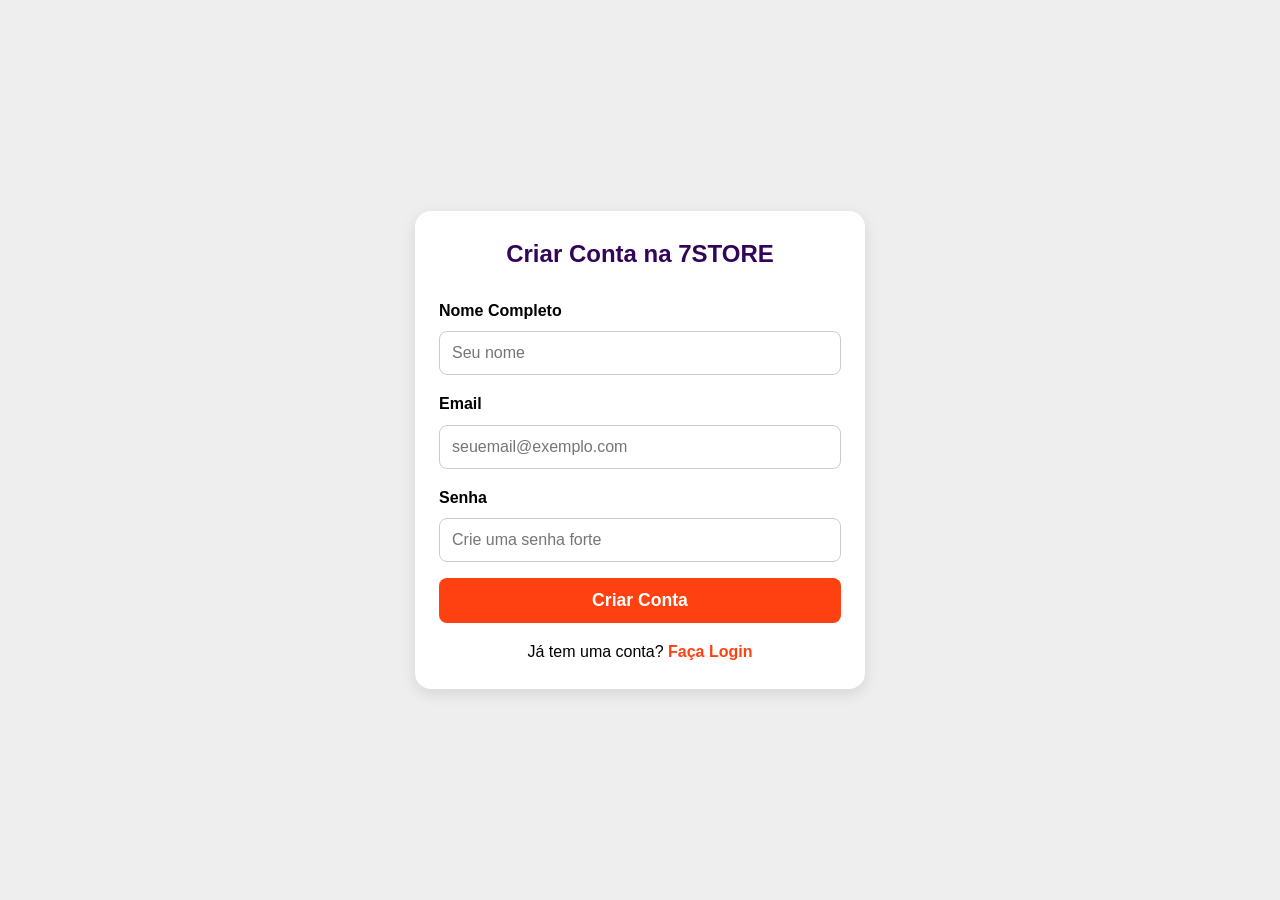
==== cadastro.html @ 92bcc4da "Alteração na pasta" ====
<!DOCTYPE html>
<html lang="pt-br">

<head>
    <meta charset="UTF-8">
    <meta name="viewport" content="width=device-width, initial-scale=1.0">
    <link rel="stylesheet" href="style.css">
    <title>Cadastro - 7STORE</title>
</head>

<body class="auth-page-body">

    <div class="auth-container">
        <h2>Criar Conta na 7STORE</h2>
        <form>
            <div class="form-group">
                <label for="register-name">Nome Completo</label>
                <input type="text" id="register-name" placeholder="Seu nome" required>
            </div>
            <div class="form-group">
                <label for="register-email">Email</label>
                <input type="email" id="register-email" placeholder="seuemail@exemplo.com" required>
            </div>
            <div class="form-group">
                <label for="register-password">Senha</label>
                <input type="password" id="register-password" placeholder="Crie uma senha forte" required>
            </div>
            <button type="submit" class="form-btn">Criar Conta</button>
            <p class="form-switch-text">
                Já tem uma conta? <a href="login.html">Faça Login</a>
            </p>
        </form>
    </div>

</body>

</html>
---- style.css ----
* {
    margin: 0;
    /* criar espaço ao redor de um elemento HTML, especificamente fora da sua borda. É usada para afastar um elemento de outros elementos ou do conteúdo ao seu redor. */
    padding: 0;
    /*  entre o seu conteúdo e sua borda. É uma forma de controlar o espaço vazio ao redor do conteúdo de um elemento, sem afetar a sua área externa */
    box-sizing: border-box;
    /*alterar a forma como o navegador calcula as dimensões de um elemento  */
}

:root {


    --primary-color: #FF4111;
    --secondary-color: #320559;
    --accent-color: #000000;
    --text-color: #000000;
    --light-gray: #eeeeee;
    --border-color: #FFFFF0;
    --withe-color: #ffffff;
    --hover-btn: rgba(255, 255, 255, 0.12);

}

body {
    font-family: 'Segoe UI', Tahoma, Geneva, Verdana, sans-serif;
    color: var(--text-color);
    background-color: var(--light-gray);
    line-height: 1.6;
}

/* Encontre esta regra no seu CSS */
header {
    background-color: var(--withe-color);
    padding: 1rem 2rem;
    display: flex;
    align-items: center;
    justify-content: space-between;

    /* --- REGRAS PARA FIXAR NO TOPO --- */
    position: fixed;
    /* Fixa o header na tela */
    top: 0;
    /* Cola no topo da página */
    left: 0;
    /* Cola na esquerda da página */
    width: 100%;
    /* Faz ocupar a largura inteira */
    z-index: 1000;
    /* Garante que ele fique na frente de outros elementos */
    box-shadow: 0 2px 5px rgba(0, 0, 0, 0.1);
    /* Opcional: Adiciona uma sombra sutil */
}

.logo {
    display: flex;
    align-items: center;
    gap: 1rem;
    cursor: pointer;
}

.logo i {
    font-size: 25px;
    color: var(--primary-color);
}

.logo h1 {
    font-size: 2rem;
    color: var(--primary-color);
    font-weight: bold;
}

/* Encontre esta regra no seu CSS */
.search-container {
    width: 100%;
    max-width: 500px;
    margin: 0;
    /* Altere de '0 2rem' para '0' */
    display: flex;
    align-items: center;
    background-color: var(--light-gray);
    border-radius: 1.5rem;
    padding: 0.5rem 1rem;
}

.search-container input {
    width: 100%;
    border: none;
    background: none;
    outline: none;
    padding: 0.5rem;
    font-size: 1rem;
}


.search-container i {
    color: var(--primary-color);
}

.categories-container {
    background-color: var(--secondary-color);
    display: flex;
    justify-content: center;
    margin-top: 90px;
    /* Adicionado para empurrar o conteúdo para baixo */
}

/* Estilo para a nova área de login/cadastro */
/* Container para os links de texto "Entrar" e "ou Cadastrar" */
.auth-links {
    display: flex;
    flex-direction: column;
    /* ESSA É A PROPRIEDADE CHAVE: empilha os itens verticalmente */
    line-height: 1.2;
    /* Controla a distância entre as linhas */
}

/* Remove o estilo genérico do link antigo, se necessário */
.user-actions a {
    text-decoration: none;
    font-weight: normal;
}

/* Link principal "Entrar" */
.main-link {
    color: var(--primary-color);
    font-weight: 600;
    /* Deixa em negrito */
    font-size: 1rem;
    /* Tamanho padrão */
    text-decoration: none;
}

.main-link:hover {
    color: #ff411191;
}

/* Link secundário "ou Cadastrar" */
.sub-link {
    color: var(--primary-color);
    /* Um cinza para dar menos destaque */
    font-size: 0.8rem;
    /* Um pouco menor, como solicitado */
    text-decoration: none;
}

.sub-link:hover {
    color: #ff411191;
}

/* --- INÍCIO: ESTILIZAÇÃO COMPLETA E CORRIGIDA DO MENU DE CATEGORIAS --- */

.categories-bar {
    display: flex;
    justify-content: center;
    align-items: center;
    padding: 0.5rem 2rem;
    gap: 1rem;
    /* Restaura o espaçamento entre os botões */
    width: 100%;
    max-width: 1200px;
}

/* 1. ESTILO PADRÃO PARA TODOS OS BOTÕES */
.category-btn {
    display: flex;
    align-items: center;
    border: 1px solid var(--withe-color);
    /* Adiciona uma borda branca sutil */
    color: var(--withe-color);
    border-radius: 1.5rem;
    padding: 0.75rem 1.5rem;
    cursor: pointer;
    background: none;
    /* Mantém transparente por padrão */
    transition: all 0.3s ease-in-out;
    /* Animação suave para tudo */
}

/* 2. EFEITO AO PASSAR O MOUSE (HOVER) */
.category-btn:hover {
    background-color: var(--hover-btn);
    /* Fundo levemente branco ao passar o mouse */
}

/* 3. ESTILO DO BOTÃO ATIVO (SELECIONADO) */
.category-btn.active {
    background-color: var(--primary-color);
    /* Cor de fundo laranja */
    border-color: var(--primary-color);
    /* Borda da mesma cor */
}

/* 4. ÍCONE ESCONDIDO POR PADRÃO */
.category-btn i {
    font-size: 1.2rem;
    width: 0;
    opacity: 0;
    overflow: hidden;
    transition: all 0.3s ease-in-out;
}

/* 5. MOSTRAR ÍCONE AO PASSAR O MOUSE */
.category-btn:hover i {
    width: 1.5rem;
    opacity: 1;
    margin-right: 0.5rem;
    /* Cria espaço entre o ícone e o texto */
}

/* 6. REGRA ESPECIAL: MOSTRAR O ÍCONE DO BOTÃO ATIVO SEMPRE */
.category-btn.active i {
    width: 1.5rem;
    opacity: 1;
    margin-right: 0.5rem;
}

/* --- FIM DA ESTILIZAÇÃO DO MENU --- */

.hero-section {
    background: #FF4111;
    background: radial-gradient(circle, rgba(255, 65, 17, 1) 0%, rgba(50, 5, 89, 1) 65%);
    color: var(--withe-color);
    text-align: center;
    padding: 3rem 2rem;
}

.hero-section h2 {
    font-size: 2.5rem;
    margin-bottom: 0.5rem;
}

.hero-section p {
    font-size: 1.2rem;
}

/* margin-botton - embaixo
    margin-top - cima
    margin-right - direita
    margin-left - esquerda
*/

footer {
    background-color: var(--secondary-color);
    color: var(--withe-color);
    text-align: center;
    padding: 2rem;
}

.products {
    width: 100%;
    max-width: 1200px;
    padding: 2rem;
    margin: 0 auto;

}


.products-container {
    display: grid;
    grid-template-columns: repeat(auto-fill, minmax(280px, 1fr));
    gap: 2rem;
}

.product-card {
    background-color: var(--withe-color);
    border-radius: 1rem;
    overflow: hidden;
    cursor: pointer;
    transition: 0.5s;
    box-shadow: rgba(5, 5, 5, 0.596) 0px 14px 28px, rgba(0, 0, 0, 0.22) 0px 10px 10px;
}

.product-card:hover {
    transform: translateY(-1rem);
    box-shadow: rgba(50, 50, 93, 0.25) 0px 30px 60px -12px inset, rgba(0, 0, 0, 0.3) 0px 18px 36px -18px inset;
}

.product-img {
    width: 100%;
    height: 250px;
    object-fit: cover;

}

.product-info {
    padding: 1.5rem;
}

.product-name {
    font-size: 1.2rem;
    font-weight: bold;
    margin-bottom: 0.5rem;
    color: var(--text-color)
}

.product-description {
    font-size: 0.9rem;
    margin-bottom: 1rem;
}



.product-price {
    font-size: 1.5rem;
    margin-bottom: 1rem;
    color: var(--primary-color);
    font-weight: bold;
}

.product-button {
    width: 100%;
    background-color: var(--accent-color);
    color: var(--withe-color);
    border: none;
    padding: 0.7rem;
    font-size: 1rem;
    font-weight: 600;
    border-radius: 0.3rem;
    cursor: pointer;
    transition: 0.3s;
}

.product-button:hover {
    background-color: #ff0000e4;
}


/* Container que alinha o ícone e os links de login */
.login-container {
    display: flex;
    /* ATIVA O ALINHAMENTO FLEXÍVEL */
    align-items: center;
    /* Centraliza o ícone verticalmente com o texto */
    gap: 0.75rem;
    /* Cria um espaço entre o ícone e os links */
}

/* Estilo para o ícone de usuário (você já tem este) */
.login-container i {
    color: var(--primary-color);
    font-size: 1.5rem;
}

/* --- ESTILOS ATUALIZADOS PARA O EFEITO SINCRONIZADO --- */

/* 1. A transição suave agora é no wrapper e no container de produtos */
.sticky-section-wrapper,
.products {
    transition: all 0.3s ease-in-out;
}

/* 2. O novo wrapper é quem fica fixo quando a classe '.scrolled' é aplicada */
.sticky-section-wrapper.scrolled {
    position: fixed;
    top: 80px;
    /* Posição abaixo do header principal */
    left: 0;
    width: 100%;
    z-index: 999;
}

/* 3. A classe .hidden desliza o wrapper inteiro para fora da tela */
.sticky-section-wrapper.scrolled.hidden {
    transform: translateY(-100%);
}

/* 4. A NOVA correção do "salto" do conteúdo */
/* Agora o elemento que vem depois do wrapper é o .products. 
   A altura combinada da barra e do hero é de aprox. 250px. */
.sticky-section-wrapper.scrolled:not(.hidden)+.products {
    padding-top: 250px;
    /* Ajuste este valor se a altura dos elementos mudar */
}



/* Estilo dos campos do formulário */
.form-group {
    margin-bottom: 1rem;
}

.form-group label {
    display: block;
    margin-bottom: 0.5rem;
    font-weight: 600;
}

.form-group input {
    width: 100%;
    padding: 0.75rem;
    border: 1px solid #ccc;
    border-radius: 0.5rem;
    font-size: 1rem;
}

/* Botão principal do formulário */
.form-btn {
    width: 100%;
    padding: 0.75rem;
    border: none;
    border-radius: 0.5rem;
    background-color: var(--primary-color);
    color: var(--withe-color);
    font-size: 1.1rem;
    font-weight: bold;
    cursor: pointer;
    transition: background-color 0.3s;
}

.form-btn:hover {
    background-color: #e6390f;
}

/* Texto para alternar entre login e cadastro */
.form-switch-text {
    text-align: center;
    margin-top: 1rem;
}

.form-switch-text a {
    color: var(--primary-color);
    font-weight: bold;
    text-decoration: none;
}

/* --- FIM DOS ESTILOS DO MODAL --- */

/* --- INÍCIO: ESTILOS PARA PÁGINA DE CADASTRO/LOGIN --- */

/* Estilo para o corpo (body) da página de autenticação */
.auth-page-body {
    display: flex;
    justify-content: center;
    align-items: center;
    min-height: 100vh; /* Ocupa a altura inteira da tela */
    background-color: var(--light-gray);
}

/* Container branco do formulário */
.auth-container {
    background-color: var(--withe-color);
    padding: 2.5rem;
    border-radius: 1rem;
    box-shadow: 0 5px 15px rgba(0, 0, 0, 0.1);
    width: 100%;
    max-width: 450px;
}

.auth-container h2 {
    text-align: center;
    margin-bottom: 1.5rem;
    color: var(--secondary-color);
}

/* O resto do estilo do formulário (form-group, form-btn, etc.)
   já deve ser aproveitado do CSS do modal que você já tem! */

/* --- FIM DOS ESTILOS --- */

/* --- INÍCIO: ESTILOS DO CARRINHO DE COMPRAS --- */

/* Estilo para o ícone do carrinho no header */
.cart-icon {
    position: relative;
    cursor: pointer;
    margin-left: 1.5rem;
}

.cart-icon i {
    font-size: 1.5rem;
    color: var(--primary-color);
}

/* Contador de itens no carrinho */
.cart-item-count {
    position: absolute;
    top: -8px;
    right: -10px;
    background-color: var(--secondary-color);
    color: var(--withe-color);
    border-radius: 50%;
    padding: 0.1rem 0.4rem;
    font-size: 0.75rem;
    font-weight: bold;
}

/* Fundo escurecido */
.overlay {
    position: fixed;
    top: 0;
    left: 0;
    width: 100%;
    height: 100%;
    background-color: rgba(0, 0, 0, 0.5);
    z-index: 1999;
    opacity: 0;
    visibility: hidden;
    transition: opacity 0.3s ease, visibility 0.3s ease;
}

.overlay.active {
    opacity: 1;
    visibility: visible;
}

/* Container principal do carrinho lateral */
.side-cart {
    position: fixed;
    top: 0;
    right: -100%; /* Começa fora da tela */
    width: 100%;
    max-width: 400px;
    height: 100%;
    background-color: var(--withe-color);
    box-shadow: -5px 0 15px rgba(0, 0, 0, 0.2);
    z-index: 2000;
    transition: right 0.4s ease-in-out;
    display: flex;
    flex-direction: column;
}

.side-cart.open {
    right: 0; /* Entra na tela */
}

/* Cabeçalho do carrinho */
.cart-header {
    display: flex;
    justify-content: space-between;
    align-items: center;
    padding: 1rem 1.5rem;
    border-bottom: 1px solid var(--light-gray);
}

.cart-header h3 {
    color: var(--secondary-color);
}

.close-cart-btn {
    background: none;
    border: none;
    font-size: 2rem;
    cursor: pointer;
    color: #888;
}

/* Container dos itens */
.cart-items-container {
    flex-grow: 1;
    overflow-y: auto;
    padding: 1rem;
}

/* Rodapé do carrinho */
.cart-footer {
    padding: 1.5rem;
    border-top: 1px solid var(--light-gray);
}

.cart-footer p {
    font-size: 1.2rem;
    font-weight: bold;
    margin-bottom: 1rem;
    display: flex;
    justify-content: space-between;
}

.checkout-btn {
    width: 100%;
    padding: 0.75rem;
    border: none;
    border-radius: 0.5rem;
    background-color: var(--primary-color);
    color: var(--withe-color);
    font-size: 1.1rem;
    font-weight: bold;
    cursor: pointer;
    transition: background-color 0.3s;
}

.checkout-btn:hover {
    background-color: #e6390f;
}

/* --- FIM: ESTILOS DO CARRINHO DE COMPRAS --- */

/* --- INÍCIO: AJUSTES DE ALINHAMENTO DO CABEÇALHO --- */

/* Novo container para agrupar login e carrinho */
.user-actions {
    display: flex;       /* Alinha os itens na horizontal */
    align-items: center; /* Centraliza verticalmente */
    gap: 1.5rem;         /* Cria um espaço entre o login e o carrinho */
}

/* Ajuste no container de login para remover margem desnecessária */
.login-container {
    gap: 0.5rem; /* Reduz o espaço entre o ícone de usuário e o texto */
}

/* Ajuste no ícone do carrinho para remover a margem que o afastava */
.cart-icon {
    margin-left: 0; /* Remove a margem esquerda anterior */
}

/* --- FIM: AJUSTES DE ALINHAMENTO DO CABEÇALHO --- */

@media screen {
        /* Estilos responsivos para dispositivos menores */
        .auth-container {
            padding: 1.5rem;
        }

        .cart-icon i {
            font-size: 1.25rem;
        }

        .cart-footer p {
            font-size: 1rem;
        }

        .checkout-btn {
            font-size: 1rem;
        }
}
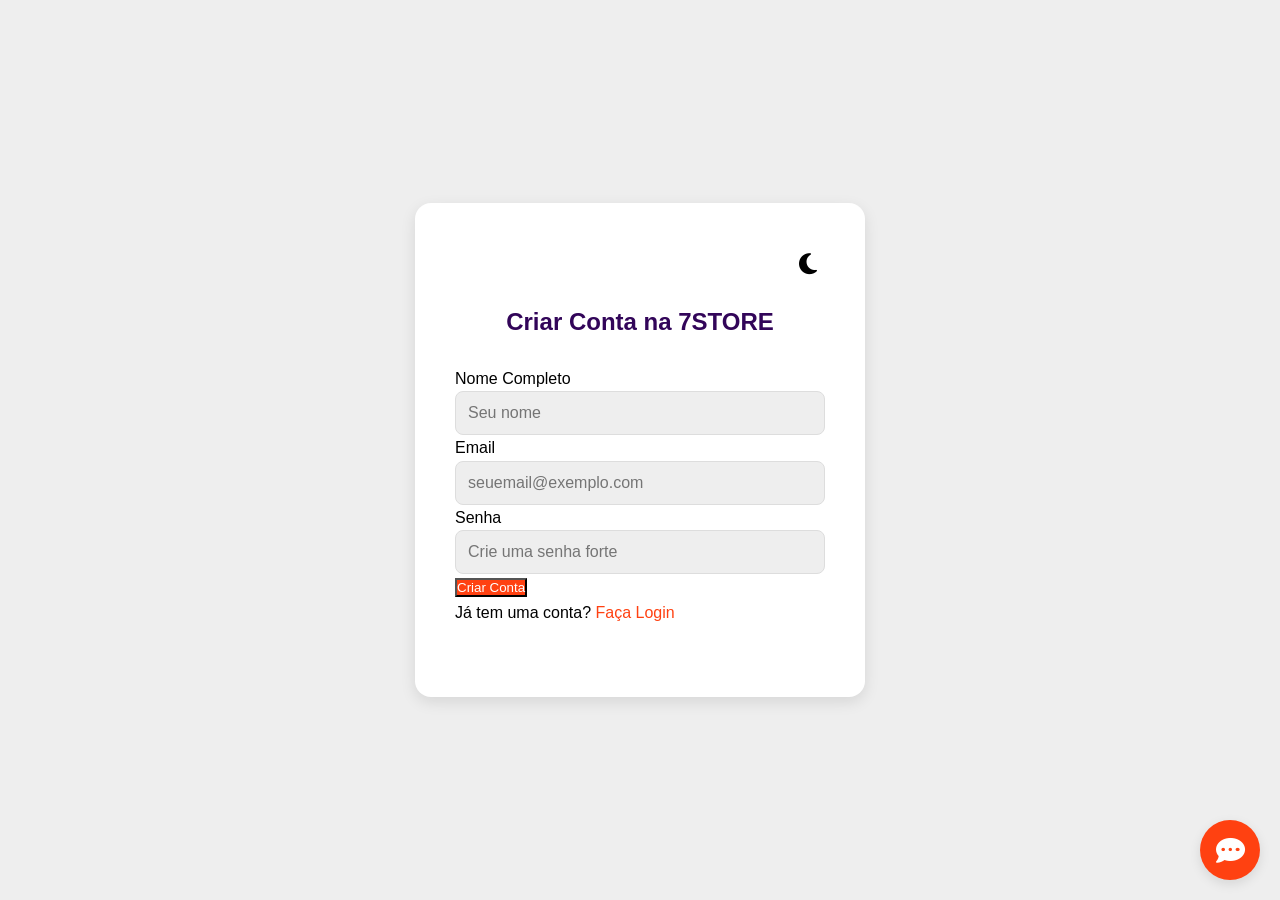
==== commit 7a11703f: "E-commerce cloud (Supabase+Vercel): admin, checkout RPC, RLS, SEO" ====
--- a/cadastro.html
+++ b/cadastro.html
@@ -5,25 +5,42 @@
     <meta charset="UTF-8">
     <meta name="viewport" content="width=device-width, initial-scale=1.0">
     <link rel="stylesheet" href="style.css">
+    <link rel="stylesheet" href="https://cdnjs.cloudflare.com/ajax/libs/font-awesome/6.4.2/css/all.min.css">
+    
+    <meta name="description" content="Crie sua conta na 7STORE e comece a comprar eletrônicos com as melhores ofertas.">
+    <meta property="og:title" content="Cadastro - 7STORE">
+    <meta property="og:description" content="Crie sua conta e garanta acesso às ofertas exclusivas.">
+    <meta property="og:type" content="website">
+
+    <meta name="twitter:card" content="summary_large_image">
     <title>Cadastro - 7STORE</title>
 </head>
 
 <body class="auth-page-body">
 
     <div class="auth-container">
+        <div style="text-align: right; margin-bottom: 1rem;">
+             <button id="toggleTheme" class="btn-theme-toggle" aria-label="Alternar Tema Claro/Escuro">
+                <i class="fa-solid fa-moon"></i>
+            </button>
+        </div>
+        
         <h2>Criar Conta na 7STORE</h2>
         <form>
             <div class="form-group">
                 <label for="register-name">Nome Completo</label>
-                <input type="text" id="register-name" placeholder="Seu nome" required>
+                <input type="text" id="register-name" placeholder="Seu nome" required maxlength="100">
             </div>
             <div class="form-group">
                 <label for="register-email">Email</label>
-                <input type="email" id="register-email" placeholder="seuemail@exemplo.com" required>
+                <input type="email" id="register-email" placeholder="seuemail@exemplo.com" required maxlength="255">
             </div>
             <div class="form-group">
                 <label for="register-password">Senha</label>
-                <input type="password" id="register-password" placeholder="Crie uma senha forte" required>
+                <input type="password" id="register-password" placeholder="Crie uma senha forte" required 
+                       pattern="(?=.*\d)(?=.*[a-z])(?=.*[A-Z]).{8,}" 
+                       title="Deve conter pelo menos um número, uma letra maiúscula e uma minúscula, e pelo menos 8 caracteres."
+                       maxlength="50">
             </div>
             <button type="submit" class="form-btn">Criar Conta</button>
             <p class="form-switch-text">
@@ -31,7 +48,16 @@
             </p>
         </form>
     </div>
+    
+    <button class="chatbot-float-btn" id="chatbotToggle" aria-label="Abrir Chatbot de Suporte">
+        <i class="fa-solid fa-comment-dots"></i>
+    </button>
 
+    <script src="data-store.js"></script>
+    <script src="/api/supabase-config"></script>
+    <script src="supabase-config.js"></script>
+    <script src="cloud-sync.js"></script>
+    <script src="scripts.js"></script>
 </body>
 
-</html>+</html>
--- a/style.css
+++ b/style.css
@@ -1,54 +1,75 @@
+/* style.css - CÓDIGO COMPLETO E FINAL (Com Transições Suaves, Filtro de Ordenação e Histórico de Busca) */
+
 * {
     margin: 0;
-    /* criar espaço ao redor de um elemento HTML, especificamente fora da sua borda. É usada para afastar um elemento de outros elementos ou do conteúdo ao seu redor. */
     padding: 0;
-    /*  entre o seu conteúdo e sua borda. É uma forma de controlar o espaço vazio ao redor do conteúdo de um elemento, sem afetar a sua área externa */
     box-sizing: border-box;
-    /*alterar a forma como o navegador calcula as dimensões de um elemento  */
-}
-
+}
+
+/* ------------------- VARIÁVEIS DE COR (TOKENS) - TEMA CLARO ------------------- */
 :root {
-
-
-    --primary-color: #FF4111;
-    --secondary-color: #320559;
-    --accent-color: #000000;
-    --text-color: #000000;
-    --light-gray: #eeeeee;
-    --border-color: #FFFFF0;
-    --withe-color: #ffffff;
-    --hover-btn: rgba(255, 255, 255, 0.12);
-
-}
-
+    --primary-color: #FF4111; /* Laranja/Vermelho */
+    --secondary-color: #320559; /* Roxo Escuro */
+    
+    /* Variáveis do Tema Claro */
+    --bg-color: #eeeeee; /* Cor de fundo principal */
+    --surface-color: #ffffff; /* Cor de superfícies (cards, header, sidebar) */
+    --text-primary-color: #000000;
+    --text-secondary-color: #666; /* Cor para descrição/muted */
+    --border-color: #dddddd;
+    --shadow-color: rgba(0, 0, 0, 0.1);
+    --withe-color: #ffffff; 
+}
+
+/* ------------------- VARIÁVEIS DE COR (TOKENS) - TEMA ESCURO ------------------- */
+body.dark {
+    --bg-color: #121212;
+    --surface-color: #1e1e1e;
+    --text-primary-color: #f1f1f1;
+    --text-secondary-color: #aaa;
+    --border-color: #333333;
+    --shadow-color: rgba(0, 0, 0, 0.5); 
+}
+
+/* ------------------- REGRAS BÁSICAS (APLICAM VARIÁVEIS) ------------------- */
 body {
     font-family: 'Segoe UI', Tahoma, Geneva, Verdana, sans-serif;
-    color: var(--text-color);
-    background-color: var(--light-gray);
+    color: var(--text-primary-color);
+    background-color: var(--bg-color);
     line-height: 1.6;
-}
-
-/* Encontre esta regra no seu CSS */
+    /* TRANSITION SUAVE */
+    transition: background-color 0.5s ease, color 0.5s ease; 
+}
+
+/* NOVO: Desabilita animações para quem prefere menos movimento (Acessibilidade) */
+@media (prefers-reduced-motion) {
+    * {
+        transition: none !important;
+        animation: none !important;
+    }
+}
+
+a {
+    color: var(--primary-color);
+    text-decoration: none;
+}
+
+/* ---------------------------------- CABEÇALHO ---------------------------------- */
+
 header {
-    background-color: var(--withe-color);
+    background-color: var(--surface-color);
     padding: 1rem 2rem;
     display: flex;
     align-items: center;
     justify-content: space-between;
-
-    /* --- REGRAS PARA FIXAR NO TOPO --- */
     position: fixed;
-    /* Fixa o header na tela */
     top: 0;
-    /* Cola no topo da página */
     left: 0;
-    /* Cola na esquerda da página */
-    width: 100%;
-    /* Faz ocupar a largura inteira */
+    width: 100%;
     z-index: 1000;
-    /* Garante que ele fique na frente de outros elementos */
-    box-shadow: 0 2px 5px rgba(0, 0, 0, 0.1);
-    /* Opcional: Adiciona uma sombra sutil */
+    box-shadow: 0 2px 5px var(--shadow-color);
+    /* TRANSITION SUAVE */
+    transition: all 0.5s ease;
 }
 
 .logo {
@@ -56,6 +77,7 @@
     align-items: center;
     gap: 1rem;
     cursor: pointer;
+    text-decoration: none;
 }
 
 .logo i {
@@ -63,23 +85,30 @@
     color: var(--primary-color);
 }
 
-.logo h1 {
+.logo h2 {
     font-size: 2rem;
     color: var(--primary-color);
     font-weight: bold;
 }
 
-/* Encontre esta regra no seu CSS */
+.logo:visited,
+.logo:active {
+    color: inherit;
+}
+
+/* MODIFICADO: Search container agora é relative para posicionar o dropdown */
 .search-container {
     width: 100%;
     max-width: 500px;
     margin: 0;
-    /* Altere de '0 2rem' para '0' */
-    display: flex;
-    align-items: center;
-    background-color: var(--light-gray);
+    display: flex;
+    align-items: center;
+    background-color: var(--bg-color);
     border-radius: 1.5rem;
     padding: 0.5rem 1rem;
+    position: relative; /* ESSENCIAL para o histórico */
+    /* TRANSITION SUAVE */
+    transition: all 0.5s ease;
 }
 
 .search-container input {
@@ -89,381 +118,102 @@
     outline: none;
     padding: 0.5rem;
     font-size: 1rem;
-}
-
+    color: var(--text-primary-color);
+    /* TRANSITION SUAVE para o texto do input */
+    transition: color 0.5s ease;
+}
 
 .search-container i {
-    color: var(--primary-color);
-}
-
-.categories-container {
-    background-color: var(--secondary-color);
-    display: flex;
-    justify-content: center;
-    margin-top: 90px;
-    /* Adicionado para empurrar o conteúdo para baixo */
-}
-
-/* Estilo para a nova área de login/cadastro */
-/* Container para os links de texto "Entrar" e "ou Cadastrar" */
-.auth-links {
-    display: flex;
-    flex-direction: column;
-    /* ESSA É A PROPRIEDADE CHAVE: empilha os itens verticalmente */
-    line-height: 1.2;
-    /* Controla a distância entre as linhas */
-}
-
-/* Remove o estilo genérico do link antigo, se necessário */
-.user-actions a {
-    text-decoration: none;
-    font-weight: normal;
-}
-
-/* Link principal "Entrar" */
-.main-link {
-    color: var(--primary-color);
-    font-weight: 600;
-    /* Deixa em negrito */
-    font-size: 1rem;
-    /* Tamanho padrão */
-    text-decoration: none;
-}
-
-.main-link:hover {
-    color: #ff411191;
-}
-
-/* Link secundário "ou Cadastrar" */
-.sub-link {
-    color: var(--primary-color);
-    /* Um cinza para dar menos destaque */
-    font-size: 0.8rem;
-    /* Um pouco menor, como solicitado */
-    text-decoration: none;
-}
-
-.sub-link:hover {
-    color: #ff411191;
-}
-
-/* --- INÍCIO: ESTILIZAÇÃO COMPLETA E CORRIGIDA DO MENU DE CATEGORIAS --- */
-
-.categories-bar {
-    display: flex;
-    justify-content: center;
-    align-items: center;
-    padding: 0.5rem 2rem;
-    gap: 1rem;
-    /* Restaura o espaçamento entre os botões */
-    width: 100%;
-    max-width: 1200px;
-}
-
-/* 1. ESTILO PADRÃO PARA TODOS OS BOTÕES */
-.category-btn {
-    display: flex;
-    align-items: center;
-    border: 1px solid var(--withe-color);
-    /* Adiciona uma borda branca sutil */
-    color: var(--withe-color);
-    border-radius: 1.5rem;
-    padding: 0.75rem 1.5rem;
-    cursor: pointer;
+    color: var(--text-secondary-color);
+    transition: color 0.5s ease;
+    cursor: pointer; /* Indica que o ícone também pode ser clicado para buscar */
+}
+
+/* NOVO: Estilos para o Dropdown de Histórico de Pesquisa */
+.search-history-dropdown {
+    position: absolute;
+    top: 95%; /* Ajuste fino abaixo do input */
+    left: 0;
+    width: 100%;
+    max-width: 500px; /* Garante que o dropdown não ultrapasse o limite do container */
+    max-height: 250px; 
+    overflow-y: auto;
+    background-color: var(--surface-color);
+    border: 1px solid var(--border-color);
+    border-top: none;
+    border-radius: 0 0 1rem 1rem;
+    box-shadow: 0 5px 15px var(--shadow-color);
+    z-index: 900; 
+    display: none; /* Inicia escondido */
+    padding: 0;
+    margin: 0;
+    list-style: none;
+    transition: all 0.3s ease;
+}
+
+.search-history-dropdown.active {
+    display: block; 
+}
+
+.history-item {
+    padding: 10px 15px;
+    cursor: pointer;
+    display: flex;
+    align-items: center;
+    gap: 10px;
+    font-size: 0.95rem;
+    color: var(--text-primary-color);
+    transition: background-color 0.3s, color 0.3s;
+}
+
+.history-item:hover {
+    background-color: var(--bg-color); 
+}
+
+.history-item i {
+    color: var(--primary-color);
+    font-size: 0.9rem;
+}
+
+.user-actions {
+    display: flex;
+    align-items: center;
+    gap: 1.5rem;
+}
+
+.login-container {
+    display: flex;
+    align-items: center;
+    gap: 0.5rem;
+}
+
+.login-container i {
+    color: var(--primary-color);
+    font-size: 1.5rem;
+}
+
+.auth-links a {
+    color: var(--primary-color);
+}
+
+/* Botão de tema */
+.btn-theme-toggle {
     background: none;
-    /* Mantém transparente por padrão */
-    transition: all 0.3s ease-in-out;
-    /* Animação suave para tudo */
-}
-
-/* 2. EFEITO AO PASSAR O MOUSE (HOVER) */
-.category-btn:hover {
-    background-color: var(--hover-btn);
-    /* Fundo levemente branco ao passar o mouse */
-}
-
-/* 3. ESTILO DO BOTÃO ATIVO (SELECIONADO) */
-.category-btn.active {
-    background-color: var(--primary-color);
-    /* Cor de fundo laranja */
-    border-color: var(--primary-color);
-    /* Borda da mesma cor */
-}
-
-/* 4. ÍCONE ESCONDIDO POR PADRÃO */
-.category-btn i {
-    font-size: 1.2rem;
-    width: 0;
-    opacity: 0;
-    overflow: hidden;
-    transition: all 0.3s ease-in-out;
-}
-
-/* 5. MOSTRAR ÍCONE AO PASSAR O MOUSE */
-.category-btn:hover i {
-    width: 1.5rem;
-    opacity: 1;
-    margin-right: 0.5rem;
-    /* Cria espaço entre o ícone e o texto */
-}
-
-/* 6. REGRA ESPECIAL: MOSTRAR O ÍCONE DO BOTÃO ATIVO SEMPRE */
-.category-btn.active i {
-    width: 1.5rem;
-    opacity: 1;
-    margin-right: 0.5rem;
-}
-
-/* --- FIM DA ESTILIZAÇÃO DO MENU --- */
-
-.hero-section {
-    background: #FF4111;
-    background: radial-gradient(circle, rgba(255, 65, 17, 1) 0%, rgba(50, 5, 89, 1) 65%);
-    color: var(--withe-color);
-    text-align: center;
-    padding: 3rem 2rem;
-}
-
-.hero-section h2 {
-    font-size: 2.5rem;
-    margin-bottom: 0.5rem;
-}
-
-.hero-section p {
-    font-size: 1.2rem;
-}
-
-/* margin-botton - embaixo
-    margin-top - cima
-    margin-right - direita
-    margin-left - esquerda
-*/
-
-footer {
-    background-color: var(--secondary-color);
-    color: var(--withe-color);
-    text-align: center;
-    padding: 2rem;
-}
-
-.products {
-    width: 100%;
-    max-width: 1200px;
-    padding: 2rem;
-    margin: 0 auto;
-
-}
-
-
-.products-container {
-    display: grid;
-    grid-template-columns: repeat(auto-fill, minmax(280px, 1fr));
-    gap: 2rem;
-}
-
-.product-card {
-    background-color: var(--withe-color);
-    border-radius: 1rem;
-    overflow: hidden;
-    cursor: pointer;
-    transition: 0.5s;
-    box-shadow: rgba(5, 5, 5, 0.596) 0px 14px 28px, rgba(0, 0, 0, 0.22) 0px 10px 10px;
-}
-
-.product-card:hover {
-    transform: translateY(-1rem);
-    box-shadow: rgba(50, 50, 93, 0.25) 0px 30px 60px -12px inset, rgba(0, 0, 0, 0.3) 0px 18px 36px -18px inset;
-}
-
-.product-img {
-    width: 100%;
-    height: 250px;
-    object-fit: cover;
-
-}
-
-.product-info {
-    padding: 1.5rem;
-}
-
-.product-name {
-    font-size: 1.2rem;
-    font-weight: bold;
-    margin-bottom: 0.5rem;
-    color: var(--text-color)
-}
-
-.product-description {
-    font-size: 0.9rem;
-    margin-bottom: 1rem;
-}
-
-
-
-.product-price {
+    border: none;
+    cursor: pointer;
     font-size: 1.5rem;
-    margin-bottom: 1rem;
-    color: var(--primary-color);
-    font-weight: bold;
-}
-
-.product-button {
-    width: 100%;
-    background-color: var(--accent-color);
-    color: var(--withe-color);
-    border: none;
-    padding: 0.7rem;
-    font-size: 1rem;
-    font-weight: 600;
-    border-radius: 0.3rem;
-    cursor: pointer;
-    transition: 0.3s;
-}
-
-.product-button:hover {
-    background-color: #ff0000e4;
-}
-
-
-/* Container que alinha o ícone e os links de login */
-.login-container {
-    display: flex;
-    /* ATIVA O ALINHAMENTO FLEXÍVEL */
-    align-items: center;
-    /* Centraliza o ícone verticalmente com o texto */
-    gap: 0.75rem;
-    /* Cria um espaço entre o ícone e os links */
-}
-
-/* Estilo para o ícone de usuário (você já tem este) */
-.login-container i {
-    color: var(--primary-color);
-    font-size: 1.5rem;
-}
-
-/* --- ESTILOS ATUALIZADOS PARA O EFEITO SINCRONIZADO --- */
-
-/* 1. A transição suave agora é no wrapper e no container de produtos */
-.sticky-section-wrapper,
-.products {
-    transition: all 0.3s ease-in-out;
-}
-
-/* 2. O novo wrapper é quem fica fixo quando a classe '.scrolled' é aplicada */
-.sticky-section-wrapper.scrolled {
-    position: fixed;
-    top: 80px;
-    /* Posição abaixo do header principal */
-    left: 0;
-    width: 100%;
-    z-index: 999;
-}
-
-/* 3. A classe .hidden desliza o wrapper inteiro para fora da tela */
-.sticky-section-wrapper.scrolled.hidden {
-    transform: translateY(-100%);
-}
-
-/* 4. A NOVA correção do "salto" do conteúdo */
-/* Agora o elemento que vem depois do wrapper é o .products. 
-   A altura combinada da barra e do hero é de aprox. 250px. */
-.sticky-section-wrapper.scrolled:not(.hidden)+.products {
-    padding-top: 250px;
-    /* Ajuste este valor se a altura dos elementos mudar */
-}
-
-
-
-/* Estilo dos campos do formulário */
-.form-group {
-    margin-bottom: 1rem;
-}
-
-.form-group label {
-    display: block;
-    margin-bottom: 0.5rem;
-    font-weight: 600;
-}
-
-.form-group input {
-    width: 100%;
-    padding: 0.75rem;
-    border: 1px solid #ccc;
-    border-radius: 0.5rem;
-    font-size: 1rem;
-}
-
-/* Botão principal do formulário */
-.form-btn {
-    width: 100%;
-    padding: 0.75rem;
-    border: none;
-    border-radius: 0.5rem;
-    background-color: var(--primary-color);
-    color: var(--withe-color);
-    font-size: 1.1rem;
-    font-weight: bold;
-    cursor: pointer;
-    transition: background-color 0.3s;
-}
-
-.form-btn:hover {
-    background-color: #e6390f;
-}
-
-/* Texto para alternar entre login e cadastro */
-.form-switch-text {
-    text-align: center;
-    margin-top: 1rem;
-}
-
-.form-switch-text a {
-    color: var(--primary-color);
-    font-weight: bold;
-    text-decoration: none;
-}
-
-/* --- FIM DOS ESTILOS DO MODAL --- */
-
-/* --- INÍCIO: ESTILOS PARA PÁGINA DE CADASTRO/LOGIN --- */
-
-/* Estilo para o corpo (body) da página de autenticação */
-.auth-page-body {
-    display: flex;
-    justify-content: center;
-    align-items: center;
-    min-height: 100vh; /* Ocupa a altura inteira da tela */
-    background-color: var(--light-gray);
-}
-
-/* Container branco do formulário */
-.auth-container {
-    background-color: var(--withe-color);
-    padding: 2.5rem;
-    border-radius: 1rem;
-    box-shadow: 0 5px 15px rgba(0, 0, 0, 0.1);
-    width: 100%;
-    max-width: 450px;
-}
-
-.auth-container h2 {
-    text-align: center;
-    margin-bottom: 1.5rem;
-    color: var(--secondary-color);
-}
-
-/* O resto do estilo do formulário (form-group, form-btn, etc.)
-   já deve ser aproveitado do CSS do modal que você já tem! */
-
-/* --- FIM DOS ESTILOS --- */
-
-/* --- INÍCIO: ESTILOS DO CARRINHO DE COMPRAS --- */
-
-/* Estilo para o ícone do carrinho no header */
+    color: var(--text-primary-color); 
+    transition: color 0.5s ease; 
+    padding: 0.5rem;
+}
+
+.btn-theme-toggle:hover {
+    color: var(--primary-color);
+}
+
 .cart-icon {
     position: relative;
     cursor: pointer;
-    margin-left: 1.5rem;
 }
 
 .cart-icon i {
@@ -471,7 +221,6 @@
     color: var(--primary-color);
 }
 
-/* Contador de itens no carrinho */
 .cart-item-count {
     position: absolute;
     top: -8px;
@@ -484,85 +233,497 @@
     font-weight: bold;
 }
 
-/* Fundo escurecido */
-.overlay {
+
+/* ------------------------------- MENU E HERO (Sticky) ------------------------------- */
+
+.categories-container {
+    background-color: var(--secondary-color);
+    display: flex;
+    justify-content: center;
+}
+
+.sticky-section-wrapper {
+    padding-top: 80px; 
+    transition: all 0.3s ease-in-out;
+}
+
+.sticky-section-wrapper.scrolled {
     position: fixed;
     top: 0;
     left: 0;
     width: 100%;
-    height: 100%;
-    background-color: rgba(0, 0, 0, 0.5);
-    z-index: 1999;
+    z-index: 999;
+    padding-top: 0; 
+}
+
+.sticky-section-wrapper.scrolled.hidden {
+    transform: translateY(-100%);
+}
+
+main {
+    padding-top: 80px;
+}
+.sticky-section-wrapper.scrolled:not(.hidden) + .products,
+.sticky-section-wrapper.scrolled:not(.hidden) + .product-detail-main {
+    padding-top: 250px; 
+}
+
+.categories-bar {
+    display: flex;
+    justify-content: center;
+    align-items: center;
+    padding: 0.5rem 2rem;
+    gap: 1rem;
+    width: 100%;
+    max-width: 1200px;
+}
+
+.category-btn {
+    display: flex;
+    align-items: center;
+    border: 1px solid var(--withe-color);
+    color: var(--withe-color);
+    border-radius: 1.5rem;
+    padding: 0.75rem 1.5rem;
+    cursor: pointer;
+    background: none;
+    transition: all 0.3s ease-in-out;
+}
+
+.category-btn:hover {
+    background-color: rgba(255, 255, 255, 0.12);
+}
+
+.category-btn.active {
+    background-color: var(--primary-color);
+    border-color: var(--primary-color);
+}
+
+.category-btn i {
+    font-size: 1.2rem;
+    width: 0;
     opacity: 0;
-    visibility: hidden;
-    transition: opacity 0.3s ease, visibility 0.3s ease;
-}
-
-.overlay.active {
+    overflow: hidden;
+    transition: all 0.3s ease-in-out;
+}
+
+.category-btn:hover i,
+.category-btn.active i {
+    width: 1.5rem;
     opacity: 1;
-    visibility: visible;
-}
-
-/* Container principal do carrinho lateral */
+    margin-right: 0.5rem;
+}
+
+.hero-section {
+    background: radial-gradient(circle, var(--primary-color) 0%, var(--secondary-color) 65%);
+    color: var(--withe-color);
+    text-align: center;
+    padding: 3rem 2rem;
+    box-shadow: 0 5px 15px var(--shadow-color);
+}
+
+.hero-section h2 {
+    font-size: 2.5rem;
+    margin-bottom: 0.5rem;
+}
+
+.hero-section p {
+    font-size: 1.2rem;
+}
+
+/* -------------------------------- PRODUTOS --------------------------------- */
+
+.products {
+    width: 100%;
+    padding: 2rem;
+    margin: 0;
+    display: grid;
+    /* Left gutter | sidebar | centered content | right gutter */
+    grid-template-columns: 1fr 280px minmax(0, 1200px) 1fr;
+    gap: 1.5rem;
+    align-items: start;
+}
+
+.products-main {
+    min-width: 0;
+    grid-column: 3;
+}
+
+.filters-sidebar {
+    position: sticky;
+    top: 110px;
+    align-self: start;
+    grid-column: 2;
+}
+
+.filters-card {
+    background-color: var(--surface-color);
+    border: 1px solid var(--border-color);
+    border-radius: 1rem;
+    padding: 1rem;
+    margin-left: 0;
+    box-shadow: 0 4px 10px var(--shadow-color);
+    transition: background-color 0.5s ease, box-shadow 0.5s ease, border-color 0.5s ease;
+}
+
+.filters-card h3 {
+    margin-bottom: 0.75rem;
+    color: var(--secondary-color);
+}
+
+.filters-group {
+    display: grid;
+    gap: 0.35rem;
+    margin-bottom: 0.75rem;
+}
+
+.filters-group input,
+.filters-group select {
+    width: 100%;
+    padding: 0.7rem;
+    border: 1px solid var(--border-color);
+    border-radius: 0.5rem;
+    background-color: var(--bg-color);
+    color: var(--text-primary-color);
+}
+
+.filters-inline {
+    margin-bottom: 1rem;
+}
+
+.filters-inline label {
+    display: flex;
+    align-items: center;
+    gap: 0.5rem;
+    width: 100%;
+    color: var(--text-primary-color);
+    font-size: 0.95rem;
+}
+
+.filters-check {
+    display: inline-flex;
+    align-items: center;
+    gap: 0.5rem;
+    color: var(--text-primary-color);
+    font-size: 0.95rem;
+}
+
+/* Estilos para a ordenação */
+.sort-container {
+    display: flex;
+    align-items: center;
+    justify-content: flex-end; 
+    gap: 1rem;
+    margin-bottom: 1.5rem;
+}
+
+.sort-container label {
+    font-weight: 500;
+    color: var(--text-primary-color);
+    transition: color 0.5s ease;
+}
+
+.sort-select {
+    padding: 0.5rem 1rem;
+    border: 1px solid var(--border-color);
+    border-radius: 0.5rem;
+    background-color: var(--surface-color);
+    color: var(--text-primary-color);
+    cursor: pointer;
+    /* TRANSITION SUAVE */
+    transition: all 0.5s ease;
+}
+
+.products-container {
+    display: grid;
+    grid-template-columns: repeat(auto-fill, minmax(280px, 1fr));
+    gap: 2rem;
+}
+
+@media (max-width: 980px) {
+    .products {
+        grid-template-columns: 1fr;
+    }
+
+    .filters-sidebar {
+        position: relative;
+        top: auto;
+        grid-column: 1;
+    }
+
+    .products-main {
+        grid-column: 1;
+    }
+}
+
+.product-card {
+    background-color: var(--surface-color);
+    border-radius: 1rem;
+    overflow: hidden;
+    cursor: pointer;
+    /* TRANSITION SUAVE */
+    transition: all 0.5s ease;
+    box-shadow: 0 4px 10px var(--shadow-color);
+    text-decoration: none; 
+    color: var(--text-primary-color); 
+    display: flex; 
+    flex-direction: column;
+}
+
+.product-card:hover {
+    transform: translateY(-1rem);
+    box-shadow: 0 10px 20px var(--shadow-color);
+}
+
+.product-img {
+    width: 100%;
+    height: 250px;
+    object-fit: cover;
+}
+
+.product-info {
+    padding: 1.5rem;
+    flex-grow: 1; 
+    display: flex;
+    flex-direction: column;
+}
+
+.product-name {
+    font-size: 1.2rem;
+    font-weight: bold;
+    margin-bottom: 0.5rem;
+    color: var(--text-primary-color);
+    transition: color 0.5s ease;
+}
+
+.product-description {
+    font-size: 0.9rem;
+    margin-bottom: 1rem;
+    color: var(--text-secondary-color);
+    transition: color 0.5s ease;
+}
+
+.product-price {
+    font-size: 1.5rem;
+    margin-bottom: 1rem;
+    color: var(--primary-color);
+    font-weight: bold;
+    margin-top: auto; 
+}
+
+.product-button {
+    width: 100%;
+    background-color: var(--secondary-color);
+    color: var(--withe-color);
+    border: none;
+    padding: 0.7rem;
+    font-size: 1rem;
+    font-weight: 600;
+    border-radius: 0.3rem;
+    cursor: pointer;
+    /* TRANSITION SUAVE */
+    transition: background-color 0.5s ease;
+}
+
+.product-button:hover {
+    background-color: var(--primary-color);
+}
+
+/* ----------------------------- PÁGINAS DE AUTH (Login/Cadastro) ----------------------------- */
+
+.auth-page-body {
+    display: flex;
+    justify-content: center;
+    align-items: center;
+    min-height: 100vh;
+    background-color: var(--bg-color);
+    transition: background-color 0.5s ease; /* TRANSITION SUAVE */
+}
+
+.auth-container {
+    background-color: var(--surface-color);
+    padding: 2.5rem;
+    border-radius: 1rem;
+    box-shadow: 0 5px 15px var(--shadow-color);
+    width: 100%;
+    max-width: 450px;
+    transition: background-color 0.5s ease, box-shadow 0.5s ease; /* TRANSITION SUAVE */
+}
+
+.auth-container h2 {
+    text-align: center;
+    margin-bottom: 1.5rem;
+    color: var(--secondary-color);
+}
+
+.form-group label {
+    color: var(--text-primary-color);
+    transition: color 0.5s ease;
+}
+
+.form-group input {
+    width: 100%;
+    padding: 0.75rem;
+    border: 1px solid var(--border-color);
+    border-radius: 0.5rem;
+    font-size: 1rem;
+    background-color: var(--bg-color);
+    color: var(--text-primary-color);
+    /* TRANSITION SUAVE */
+    transition: all 0.5s ease;
+}
+
+/* NOVO: Estilo de foco mais visível para acessibilidade */
+.form-group input:focus {
+    border-color: var(--primary-color);
+    box-shadow: 0 0 0 3px rgba(255, 65, 17, 0.3); /* Anel de foco usando a cor primária */
+    background-color: var(--surface-color);
+    outline: none; /* Remove o outline padrão */
+}
+
+.form-btn {
+    background-color: var(--primary-color);
+    color: var(--withe-color);
+    /* TRANSITION SUAVE */
+    transition: background-color 0.5s ease;
+}
+
+.auth-helper-row {
+    display: flex;
+    justify-content: flex-end;
+    margin-top: -0.25rem;
+    margin-bottom: 0.75rem;
+    font-size: 0.95rem;
+}
+
+.auth-helper-row a {
+    color: var(--primary-color);
+    text-decoration: none;
+}
+
+.auth-helper-row a:hover {
+    text-decoration: underline;
+}
+
+.form-switch-text a {
+    color: var(--primary-color);
+}
+
+/* --------------------------------- CARRINHO (Side Cart) ---------------------------------- */
+
+.overlay {
+    /* TRANSITION SUAVE */
+    transition: opacity 0.5s ease, visibility 0.5s ease;
+}
+
 .side-cart {
+    border-radius: 20px;
     position: fixed;
     top: 0;
-    right: -100%; /* Começa fora da tela */
+    right: -100%; 
     width: 100%;
     max-width: 400px;
     height: 100%;
-    background-color: var(--withe-color);
-    box-shadow: -5px 0 15px rgba(0, 0, 0, 0.2);
+    /* ALTERADO: Aplicando cores do tema */
+    background-color: var(--surface-color); /* Fundo branco/escuro */
+    /* ALTERADO: Adicionado borda e sombra mais proeminente */
+    box-shadow: -5px 0 30px var(--shadow-color);
+    border-left: 5px solid var(--primary-color); /* Borda lateral com cor primária */
     z-index: 2000;
-    transition: right 0.4s ease-in-out;
+    /* TRANSITION SUAVE */
+    transition: right 0.4s ease-in-out, background-color 0.5s ease, box-shadow 0.5s ease;
     display: flex;
     flex-direction: column;
 }
 
 .side-cart.open {
-    right: 0; /* Entra na tela */
-}
-
-/* Cabeçalho do carrinho */
+    right: 0; 
+}
+
 .cart-header {
-    display: flex;
-    justify-content: space-between;
+    display: flex; /* Garante que os itens do header estejam alinhados */
+    justify-content: space-between; /* Espaça o título e o botão */
     align-items: center;
     padding: 1rem 1.5rem;
-    border-bottom: 1px solid var(--light-gray);
-}
-
+    border-bottom: 1px solid var(--border-color);
+    transition: border-color 0.5s ease;
+    background-color: var(--secondary-color); /* Um fundo sutil para o header do carrinho */
+border-radius: 13px
+}
+
+/* NOVO: Centralizando e estilizando o título H3 do Carrinho */
 .cart-header h3 {
-    color: var(--secondary-color);
+    font-size: 1.5rem;
+    color: var(--withe-color);/* Cor de destaque para o título */
+    text-align: center; /* Centraliza o texto */
+    flex-grow: 1; /* Permite que o H3 ocupe o espaço necessário */
+    margin-left: 1.5rem; /* Ajusta o título para centralizar melhor quando o botão está à direita */
+    font-weight: bold;
 }
 
 .close-cart-btn {
+    /* ALTERADO: Garantir que o ícone de seta fique alinhado e destacado */
+    color: var(--withe-color); /* Destaque na cor secundária */
     background: none;
     border: none;
-    font-size: 2rem;
-    cursor: pointer;
-    color: #888;
-}
-
-/* Container dos itens */
-.cart-items-container {
-    flex-grow: 1;
-    overflow-y: auto;
-    padding: 1rem;
-}
-
-/* Rodapé do carrinho */
-.cart-footer {
-    padding: 1.5rem;
-    border-top: 1px solid var(--light-gray);
-}
-
+    cursor: pointer;
+    font-size: 1.8rem; /* Tamanho do ícone maior */
+    padding: 0.5rem;
+    display: flex; 
+    align-items: center; 
+    justify-content: center;
+    transition: color 0.5s ease;
+    line-height: 1; /* Alinhamento vertical mais preciso */
+}
+
+.close-cart-btn:hover {
+    color: var(--primary-color);
+}
+
+.cart-item h4, .cart-item-price, .item-subtotal {
+    transition: color 0.5s ease;
+}
+
+.quantity-wrapper {
+    border: 1px solid var(--border-color);
+    transition: border-color 0.5s ease;
+}
+
+.quantity-btn {
+    background: none; /* Garante que os botões de quantidade não tenham background */
+    border: none; /* Garante que os botões de quantidade não tenham borda */
+    color: var(--text-primary-color);
+    /* TRANSITION SUAVE */
+    transition: background-color 0.5s ease, color 0.5s ease;
+    padding: 0.5rem; /* Adiciona padding para os ícones */
+}
+
+.quantity-btn i {
+    font-size: 0.9rem; /* Ajusta o tamanho do ícone */
+}
+
+.quantity-btn:hover {
+    background-color: var(--border-color);
+}
+
+.quantity-value {
+    width: 30px;
+    text-align: center;
+    font-weight: bold;
+    font-size: 1rem;
+    line-height: 30px; 
+    color: var(--text-primary-color);
+}
+
+/* Estilos do Rodapé (Subtotal e Total) */
 .cart-footer p {
-    font-size: 1.2rem;
-    font-weight: bold;
-    margin-bottom: 1rem;
+    font-size: 1.1rem;
+    font-weight: 600;
+    margin-bottom: 0.5rem;
     display: flex;
     justify-content: space-between;
+    color: var(--text-primary-color);
+    transition: color 0.5s ease;
 }
 
 .checkout-btn {
@@ -575,51 +736,821 @@
     font-size: 1.1rem;
     font-weight: bold;
     cursor: pointer;
-    transition: background-color 0.3s;
+    /* TRANSITION SUAVE */
+    transition: background-color 0.5s ease;
+    margin-top: 1rem;
 }
 
 .checkout-btn:hover {
     background-color: #e6390f;
 }
 
-/* --- FIM: ESTILOS DO CARRINHO DE COMPRAS --- */
-
-/* --- INÍCIO: AJUSTES DE ALINHAMENTO DO CABEÇALHO --- */
-
-/* Novo container para agrupar login e carrinho */
-.user-actions {
-    display: flex;       /* Alinha os itens na horizontal */
-    align-items: center; /* Centraliza verticalmente */
-    gap: 1.5rem;         /* Cria um espaço entre o login e o carrinho */
-}
-
-/* Ajuste no container de login para remover margem desnecessária */
-.login-container {
-    gap: 0.5rem; /* Reduz o espaço entre o ícone de usuário e o texto */
-}
-
-/* Ajuste no ícone do carrinho para remover a margem que o afastava */
-.cart-icon {
-    margin-left: 0; /* Remove a margem esquerda anterior */
-}
-
-/* --- FIM: AJUSTES DE ALINHAMENTO DO CABEÇALHO --- */
-
-@media screen {
-        /* Estilos responsivos para dispositivos menores */
-        .auth-container {
-            padding: 1.5rem;
-        }
-
-        .cart-icon i {
-            font-size: 1.25rem;
-        }
-
-        .cart-footer p {
-            font-size: 1rem;
-        }
-
-        .checkout-btn {
-            font-size: 1rem;
-        }
-}+.cart-footer p:last-of-type {
+    font-size: 1.3rem;
+    font-weight: bold;
+    color: var(--primary-color);
+    margin-top: 1rem;
+}
+
+/* --------------------------- DETALHES DO PRODUTO --------------------------- */
+
+.product-detail-main {
+    padding: 2rem;
+    max-width: 1200px;
+    margin: 0 auto;
+    min-height: 80vh;
+}
+
+.detail-container {
+    display: flex;
+    flex-wrap: wrap; 
+    gap: 2rem;
+    background-color: var(--surface-color);
+    padding: 2rem;
+    border-radius: 1rem;
+    box-shadow: 0 4px 20px var(--shadow-color);
+    transition: all 0.5s ease;
+}
+
+.detail-image-area {
+    flex: 1 1 400px; 
+    text-align: center;
+}
+
+.detail-image {
+    width: 100%;
+    max-width: 500px;
+    height: auto;
+    border-radius: 0.75rem;
+    object-fit: contain; 
+}
+
+.detail-info-area {
+    flex: 1 1 500px;
+    display: flex;
+    flex-direction: column;
+    justify-content: space-between;
+}
+
+.detail-name {
+    font-size: 2.5rem;
+    color: var(--text-primary-color);
+    margin-bottom: 0.5rem;
+    transition: color 0.5s ease;
+}
+
+.product-description {
+    color: var(--text-secondary-color);
+}
+
+.detail-description-full {
+    font-size: 1.1rem;
+    line-height: 1.8;
+    color: var(--text-secondary-color);
+    margin-bottom: 2rem;
+    transition: color 0.5s ease;
+}
+
+.quantity-controls {
+    display: flex;
+    align-items: center;
+    gap: 1rem;
+    margin-bottom: 2rem;
+}
+
+.quantity-controls label {
+    color: var(--text-primary-color);
+    font-weight: bold;
+    transition: color 0.5s ease;
+}
+
+.quantity-input {
+    width: 60px;
+    padding: 0.5rem;
+    text-align: center;
+    border: 1px solid var(--border-color);
+    border-radius: 0.5rem;
+    font-size: 1rem;
+    background-color: var(--bg-color);
+    color: var(--text-primary-color);
+    transition: all 0.5s ease;
+}
+
+.detail-add-to-cart-btn {
+    background-color: var(--secondary-color);
+    color: var(--withe-color);
+    padding: 1rem 2rem;
+    font-size: 1.25rem;
+    font-weight: bold;
+    border: none;
+    border-radius: 0.75rem;
+    cursor: pointer;
+    transition: background-color 0.5s ease, transform 0.1s;
+    text-transform: uppercase;
+}
+.detail-add-to-cart-btn:hover {
+    background-color: #5d0f8d;
+    transform: translateY(-2px);
+}
+
+/* ---------------------------------- RODAPÉ ---------------------------------- */
+
+footer {
+    /* Manter estilos básicos, mas centralização não é mais necessária */
+    background-color: var(--secondary-color);
+    color: var(--withe-color);
+    padding: 3rem 2rem; /* Mais padding */
+    transition: background-color 0.5s ease;
+}
+
+.new-footer-content {
+    width: 100%;
+    max-width: 1200px;
+    margin: 0 auto;
+    display: flex;
+    justify-content: space-between;
+    gap: 2rem;
+    flex-wrap: wrap; /* Para responsividade */
+    text-align: left; /* Alinhar texto nas colunas */
+}
+
+.footer-column {
+    flex: 1; /* Distribui o espaço igualmente */
+    min-width: 200px; /* Garante que a coluna não fique muito estreita */
+}
+
+.footer-column h4 {
+    font-size: 1.25rem;
+    margin-bottom: 1.5rem;
+    color: var(--primary-color);
+    border-bottom: 2px solid var(--primary-color);
+    padding-bottom: 0.5rem;
+    display: inline-block; /* Ajusta a largura da borda ao texto */
+}
+
+.footer-column p, .footer-column a, .footer-contact-item {
+    font-size: 0.95rem;
+    color: rgb(255, 255, 255);
+    display: block;
+    margin-bottom: 0.7rem;
+    transition: color 0.3s ease;
+}
+
+.footer-column a:hover {
+    color: var(--primary-color);
+}
+
+.footer-contact-item {
+    display: flex;
+    align-items: center;
+    gap: 10px;
+}
+
+.footer-contact-item i {
+    color: var(--primary-color);
+    font-size: 1.1rem;
+}
+
+/* Estilo para o placeholder do mapa */
+.map-placeholder {
+    width: 100%;
+    height: 150px; 
+    background-color: #383838; /* Cor escura para simular mapa */
+    border-radius: 0.5rem;
+    display: flex;
+    align-items: center;
+    justify-content: center;
+    text-align: center;
+    color: rgba(255, 255, 255, 0.6);
+    font-style: italic;
+    font-size: 0.9rem;
+}
+
+.footer-bottom-text {
+    text-align: center;
+    margin-top: 2rem;
+    padding-top: 1rem;
+    /* REMOVIDO: border-top: 1px solid rgba(255, 255, 255, 0.1); */
+    font-size: 0.9rem;
+    color: rgba(255, 255, 255, 0.7);
+}
+
+/* --- NOVO: CHATBOT FLUTUANTE (FRONT-END) --- */
+
+.chatbot-float-btn {
+    position: fixed;
+    bottom: 20px;
+    right: 20px;
+    z-index: 1001; 
+    width: 60px;
+    height: 60px;
+    border-radius: 50%;
+    background-color: var(--primary-color);
+    color: var(--withe-color);
+    border: none;
+    box-shadow: 0 4px 12px var(--shadow-color);
+    cursor: pointer;
+    display: flex;
+    align-items: center;
+    justify-content: center;
+    font-size: 1.8rem;
+    transition: all 0.3s ease;
+}
+
+.chatbot-float-btn:hover {
+    background-color: #e6390f; /* Tom mais escuro */
+    transform: scale(1.05);
+}
+
+/* ------------------------------- RESPONSIVIDADE (Celular) ------------------------------- */
+
+@media (max-width: 768px) {
+    header {
+        flex-wrap: wrap;
+        padding: 0.75rem 1rem;
+    }
+
+    .search-container {
+        order: 3;
+        width: 100%;
+        margin-top: 0.5rem;
+        /* Para telas pequenas, o dropdown se alinha à esquerda */
+        border-radius: 0.5rem;
+    }
+    
+    .search-history-dropdown {
+        border-radius: 0 0 0.5rem 0.5rem;
+    }
+
+
+    .user-actions {
+        gap: 1rem;
+    }
+
+    .logo {
+        gap: 0.5rem;
+    }
+
+    .logo h2 {
+        font-size: 1.5rem;
+    }
+
+    .categories-bar {
+        padding: 0.5rem 1rem;
+        gap: 0.5rem;
+        overflow-x: auto;
+        justify-content: flex-start;
+        -webkit-overflow-scrolling: touch;
+    }
+    
+    .category-btn {
+        padding: 0.5rem 1rem;
+        font-size: 0.9rem;
+        flex-shrink: 0;
+    }
+
+    .hero-section {
+        padding: 2rem 1rem;
+    }
+
+    .hero-section h2 {
+        font-size: 2rem;
+    }
+
+    .products {
+        padding: 1rem;
+    }
+    
+    .sort-container {
+        justify-content: space-between; 
+    }
+
+    .auth-container {
+        padding: 1.5rem;
+    }
+    
+    /* Responsividade do Rodapé */
+    .new-footer-content {
+        flex-direction: column; 
+        gap: 1.5rem;
+    }
+
+    .footer-column {
+        min-width: 100%;
+    }
+
+    .footer-column h4 {
+        margin-bottom: 1rem;
+    }
+}
+/* A chave final redundante foi removida */
+/* ----------------------------- PAINEL MESTRE ----------------------------- */
+
+.admin-page-body {
+    background-color: var(--bg-color);
+    min-height: 100vh;
+}
+
+.admin-main {
+    max-width: 1200px;
+    margin: 0 auto;
+    padding: 120px 1.5rem 2rem;
+}
+
+.admin-card {
+    background-color: var(--surface-color);
+    border-radius: 1rem;
+    box-shadow: 0 4px 20px var(--shadow-color);
+    padding: 1.5rem;
+    margin-bottom: 1.5rem;
+    transition: background-color 0.5s ease, box-shadow 0.5s ease;
+}
+
+.admin-muted {
+    color: var(--text-secondary-color);
+    margin-bottom: 1rem;
+}
+
+.admin-form-grid,
+.admin-product-form {
+    display: grid;
+    grid-template-columns: repeat(2, minmax(0, 1fr));
+    gap: 1rem;
+}
+
+.admin-field-full {
+    grid-column: 1 / -1;
+}
+
+.admin-password-form {
+    margin-bottom: 1rem;
+}
+
+.admin-password-form button {
+    grid-column: 1 / -1;
+}
+
+.admin-product-form textarea,
+.admin-product-form select,
+.admin-product-form input {
+    width: 100%;
+    padding: 0.75rem;
+    border: 1px solid var(--border-color);
+    border-radius: 0.5rem;
+    font-size: 1rem;
+    background-color: var(--bg-color);
+    color: var(--text-primary-color);
+}
+
+.admin-product-form textarea {
+    min-height: 90px;
+    resize: vertical;
+}
+
+.admin-feedback {
+    margin-top: 0.75rem;
+    font-size: 0.95rem;
+    min-height: 20px;
+}
+
+.admin-feedback.is-error {
+    color: #d92d20;
+}
+
+.admin-feedback.is-success {
+    color: #0f9d58;
+}
+
+.admin-dashboard-topbar {
+    display: flex;
+    justify-content: space-between;
+    align-items: flex-start;
+    gap: 1rem;
+    margin-bottom: 1rem;
+}
+
+.admin-actions-inline {
+    display: flex;
+    gap: 0.5rem;
+    flex-wrap: wrap;
+}
+
+.admin-subsection {
+    border: 1px solid var(--border-color);
+    border-radius: 0.75rem;
+    padding: 1rem;
+    margin-bottom: 1rem;
+    background-color: var(--bg-color);
+}
+
+.admin-section-title {
+    margin-bottom: 0.75rem;
+    font-size: 1rem;
+    color: var(--secondary-color);
+}
+
+.admin-cloud-grid {
+    display: grid;
+    grid-template-columns: repeat(2, minmax(0, 1fr));
+    gap: 1rem;
+}
+
+.admin-cloud-auth-grid {
+    display: grid;
+    grid-template-columns: repeat(2, minmax(0, 1fr));
+    gap: 1rem;
+    margin-top: 0.75rem;
+}
+
+.admin-cloud-actions {
+    margin-top: 0.25rem;
+}
+
+.admin-btn,
+.admin-back-link {
+    border: 1px solid var(--border-color);
+    background-color: var(--surface-color);
+    color: var(--text-primary-color);
+    border-radius: 0.5rem;
+    padding: 0.6rem 0.9rem;
+    cursor: pointer;
+    text-decoration: none;
+    font-size: 0.9rem;
+}
+
+.admin-btn:hover,
+.admin-back-link:hover {
+    border-color: var(--primary-color);
+    color: var(--primary-color);
+}
+
+.admin-btn:disabled {
+    opacity: 0.55;
+    cursor: not-allowed;
+}
+
+.admin-btn-danger {
+    border-color: #d92d20;
+    color: #d92d20;
+}
+
+.admin-btn-warn {
+    border-color: #f79009;
+    color: #f79009;
+}
+
+.admin-toggles {
+    display: flex;
+    gap: 1rem;
+    flex-wrap: wrap;
+}
+
+.admin-toggles label {
+    display: inline-flex;
+    align-items: center;
+    gap: 0.4rem;
+    font-size: 0.95rem;
+}
+
+.admin-table-wrapper {
+    margin-top: 1rem;
+    overflow-x: auto;
+}
+
+.admin-table {
+    width: 100%;
+    border-collapse: collapse;
+    min-width: 850px;
+}
+
+.admin-table th,
+.admin-table td {
+    border-bottom: 1px solid var(--border-color);
+    padding: 0.75rem;
+    text-align: left;
+    vertical-align: middle;
+}
+
+.admin-table th {
+    color: var(--text-secondary-color);
+    font-weight: 600;
+}
+
+.admin-product-cell {
+    display: flex;
+    gap: 0.75rem;
+    align-items: center;
+}
+
+.admin-product-cell img {
+    width: 50px;
+    height: 50px;
+    object-fit: cover;
+    border-radius: 0.5rem;
+    flex-shrink: 0;
+}
+
+.admin-product-cell small {
+    display: block;
+    color: var(--text-secondary-color);
+}
+
+.admin-stock-low {
+    color: #d92d20;
+    font-weight: 700;
+}
+
+.admin-stats {
+    display: grid;
+    grid-template-columns: repeat(4, minmax(0, 1fr));
+    gap: 0.75rem;
+    margin-bottom: 1rem;
+}
+
+.admin-stat-card {
+    border: 1px solid var(--border-color);
+    border-radius: 0.75rem;
+    padding: 0.75rem;
+    background-color: var(--bg-color);
+}
+
+.admin-stat-card strong {
+    display: block;
+    color: var(--primary-color);
+    font-size: 1.3rem;
+}
+
+.admin-stat-card span {
+    color: var(--text-secondary-color);
+    font-size: 0.9rem;
+}
+
+/* ----------------------------- CHECKOUT / CONTA ----------------------------- */
+
+.checkout-page-body,
+.account-page-body {
+    background-color: var(--bg-color);
+    min-height: 100vh;
+}
+
+.checkout-main,
+.account-main {
+    max-width: 1200px;
+    margin: 0 auto;
+    padding: 120px 1.5rem 2rem;
+}
+
+.checkout-card {
+    background-color: var(--surface-color);
+    border-radius: 1rem;
+    box-shadow: 0 4px 20px var(--shadow-color);
+    padding: 1.5rem;
+}
+
+.checkout-header {
+    display: flex;
+    justify-content: space-between;
+    align-items: flex-start;
+    gap: 1rem;
+    margin-bottom: 1rem;
+}
+
+.checkout-user {
+    color: var(--text-secondary-color);
+    font-size: 0.95rem;
+    padding-top: 0.2rem;
+}
+
+.checkout-grid {
+    display: grid;
+    grid-template-columns: 1.1fr 0.9fr;
+    gap: 1rem;
+}
+
+.checkout-section {
+    border: 1px solid var(--border-color);
+    border-radius: 0.75rem;
+    background-color: var(--bg-color);
+    padding: 1rem;
+}
+
+.checkout-title {
+    margin-bottom: 0.75rem;
+    font-size: 1rem;
+    color: var(--secondary-color);
+}
+
+.checkout-items {
+    display: grid;
+    gap: 0.75rem;
+}
+
+.checkout-item-row {
+    display: flex;
+    justify-content: space-between;
+    align-items: center;
+    gap: 0.75rem;
+    padding: 0.75rem;
+    border: 1px solid var(--border-color);
+    border-radius: 0.75rem;
+    background-color: var(--surface-color);
+}
+
+.checkout-item-left {
+    display: flex;
+    align-items: center;
+    gap: 0.75rem;
+    min-width: 0;
+}
+
+.checkout-item-left img {
+    width: 56px;
+    height: 56px;
+    border-radius: 0.75rem;
+    object-fit: cover;
+    flex-shrink: 0;
+}
+
+.checkout-address-list {
+    display: grid;
+    gap: 0.75rem;
+    margin-bottom: 0.5rem;
+}
+
+.checkout-address-card {
+    display: flex;
+    align-items: flex-start;
+    gap: 0.75rem;
+    padding: 0.75rem;
+    border: 1px solid var(--border-color);
+    border-radius: 0.75rem;
+    background-color: var(--surface-color);
+    cursor: pointer;
+}
+
+.checkout-address-card input {
+    margin-top: 0.25rem;
+}
+
+.checkout-details summary {
+    cursor: pointer;
+    color: var(--primary-color);
+    font-weight: 600;
+    margin: 0.25rem 0 0.75rem;
+}
+
+.checkout-form {
+    display: grid;
+    grid-template-columns: repeat(2, minmax(0, 1fr));
+    gap: 0.75rem;
+}
+
+.checkout-inline {
+    grid-column: 1 / -1;
+}
+
+.checkout-payments {
+    display: flex;
+    gap: 0.75rem;
+    flex-wrap: wrap;
+    margin-bottom: 0.75rem;
+}
+
+.checkout-pay-option {
+    display: inline-flex;
+    align-items: center;
+    gap: 0.5rem;
+    padding: 0.6rem 0.8rem;
+    border: 1px solid var(--border-color);
+    border-radius: 0.75rem;
+    background-color: var(--surface-color);
+    cursor: pointer;
+}
+
+.checkout-summary {
+    border: 1px solid var(--border-color);
+    border-radius: 0.75rem;
+    background-color: var(--surface-color);
+    padding: 0.75rem;
+    margin-bottom: 0.75rem;
+}
+
+.checkout-row {
+    display: flex;
+    justify-content: space-between;
+    gap: 0.75rem;
+    padding: 0.3rem 0;
+}
+
+.checkout-total {
+    border-top: 1px solid var(--border-color);
+    padding-top: 0.6rem;
+    margin-top: 0.3rem;
+}
+
+.checkout-place-order {
+    width: 100%;
+    border: none;
+    border-radius: 0.75rem;
+    padding: 0.85rem 1rem;
+    background-color: var(--primary-color);
+    color: #fff;
+    cursor: pointer;
+    font-weight: 700;
+}
+
+.checkout-place-order:hover {
+    filter: brightness(0.95);
+}
+
+.checkout-pix-box {
+    margin-top: 1rem;
+    border: 1px solid var(--border-color);
+    border-radius: 0.75rem;
+    background-color: var(--surface-color);
+    padding: 0.9rem;
+}
+
+.checkout-pix-qr {
+    width: 220px;
+    height: 220px;
+    object-fit: contain;
+    display: block;
+    margin: 0.75rem auto;
+    border-radius: 0.75rem;
+    border: 1px solid var(--border-color);
+    background: var(--bg-color);
+}
+
+.checkout-pix-code {
+    width: 100%;
+    border: 1px solid var(--border-color);
+    border-radius: 0.75rem;
+    padding: 0.75rem;
+    background-color: var(--bg-color);
+    color: var(--text-primary-color);
+    resize: none;
+    margin-bottom: 0.5rem;
+}
+
+.account-orders {
+    display: grid;
+    gap: 0.75rem;
+}
+
+.account-order-card {
+    border: 1px solid var(--border-color);
+    border-radius: 0.75rem;
+    background-color: var(--surface-color);
+    padding: 0.9rem;
+}
+
+.account-order-top {
+    display: flex;
+    justify-content: space-between;
+    gap: 0.75rem;
+    flex-wrap: wrap;
+    margin-bottom: 0.5rem;
+}
+
+.account-order-status {
+    display: flex;
+    gap: 0.5rem;
+    flex-wrap: wrap;
+    color: var(--text-secondary-color);
+    font-size: 0.9rem;
+}
+
+.account-order-items {
+    margin: 0.5rem 0 0.75rem;
+    padding-left: 1.1rem;
+    color: var(--text-secondary-color);
+}
+
+.account-order-bottom {
+    display: flex;
+    justify-content: space-between;
+    align-items: center;
+    gap: 0.75rem;
+    flex-wrap: wrap;
+}
+
+@media (max-width: 900px) {
+    .checkout-grid {
+        grid-template-columns: 1fr;
+    }
+}
+
+@media (max-width: 768px) {
+    .admin-form-grid,
+    .admin-product-form,
+    .admin-stats,
+    .admin-cloud-grid,
+    .admin-cloud-auth-grid {
+        grid-template-columns: 1fr;
+    }
+
+    .admin-dashboard-topbar {
+        flex-direction: column;
+    }
+}
